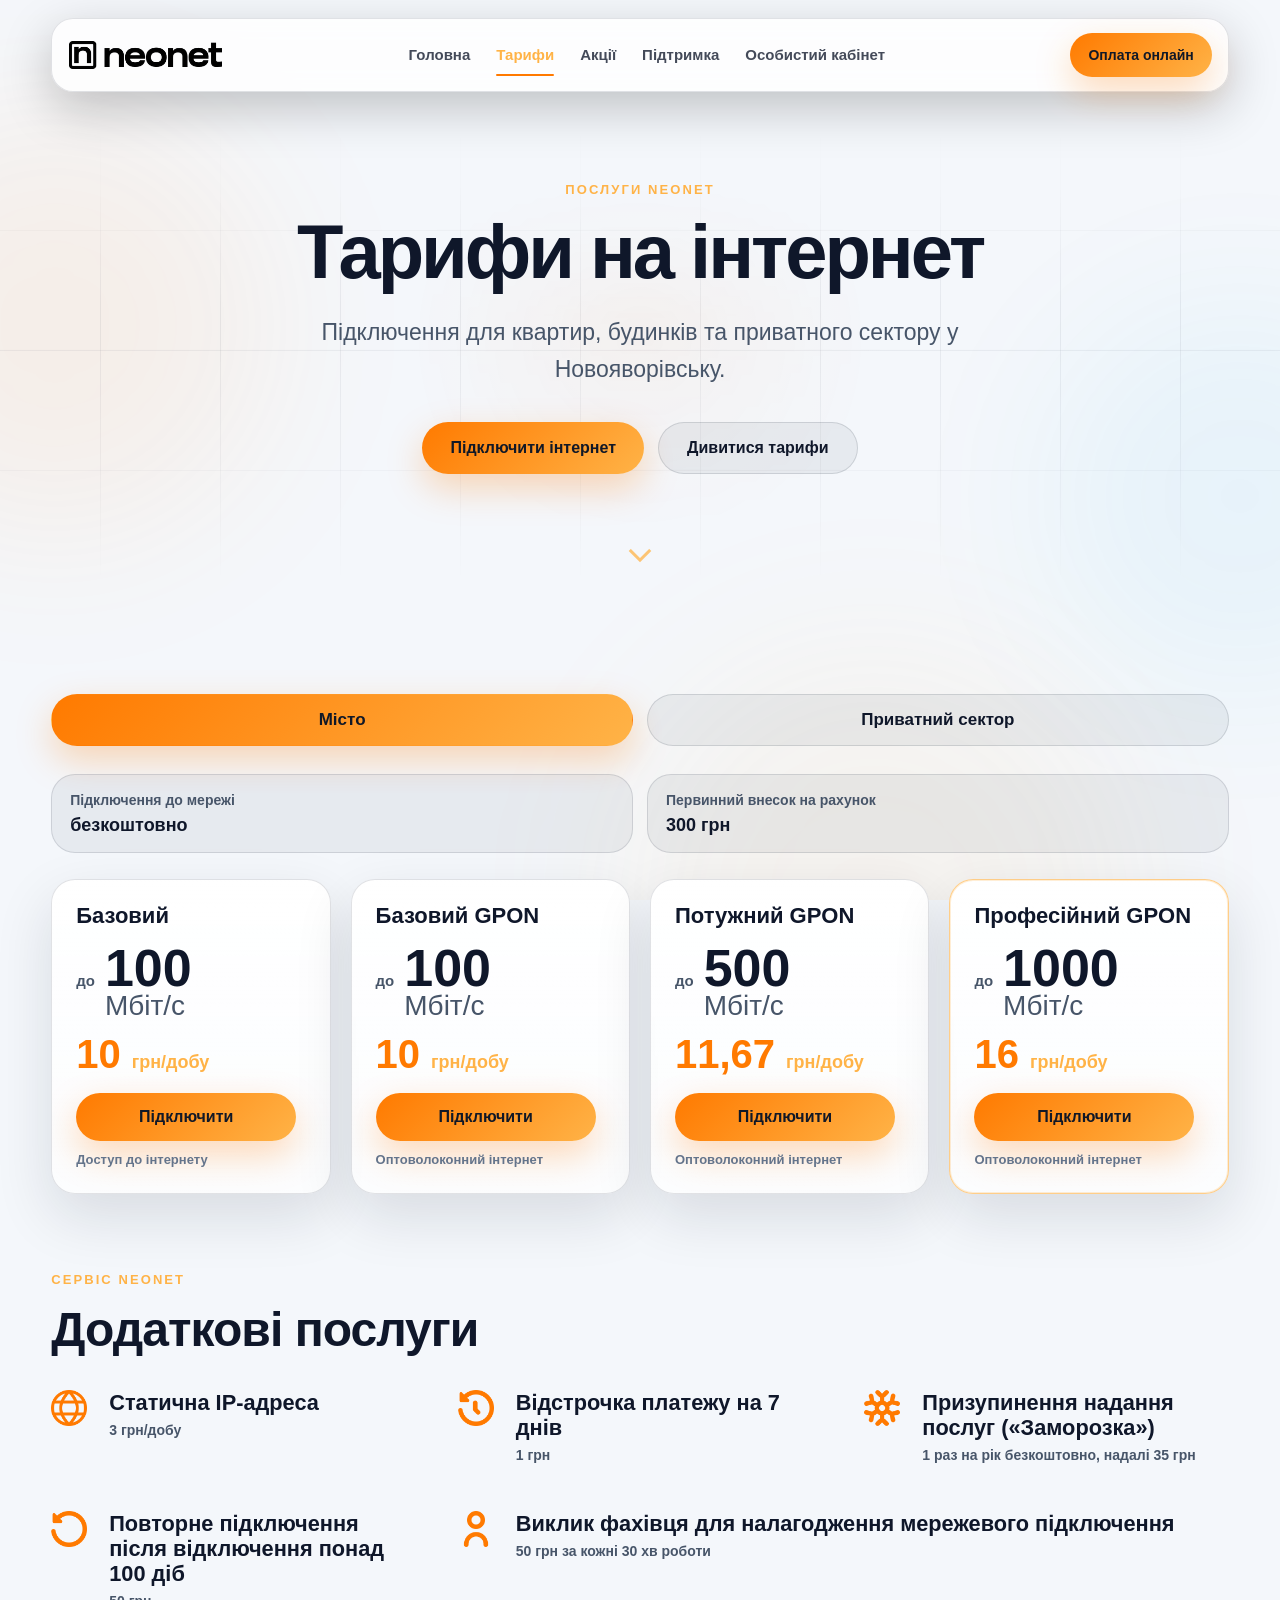
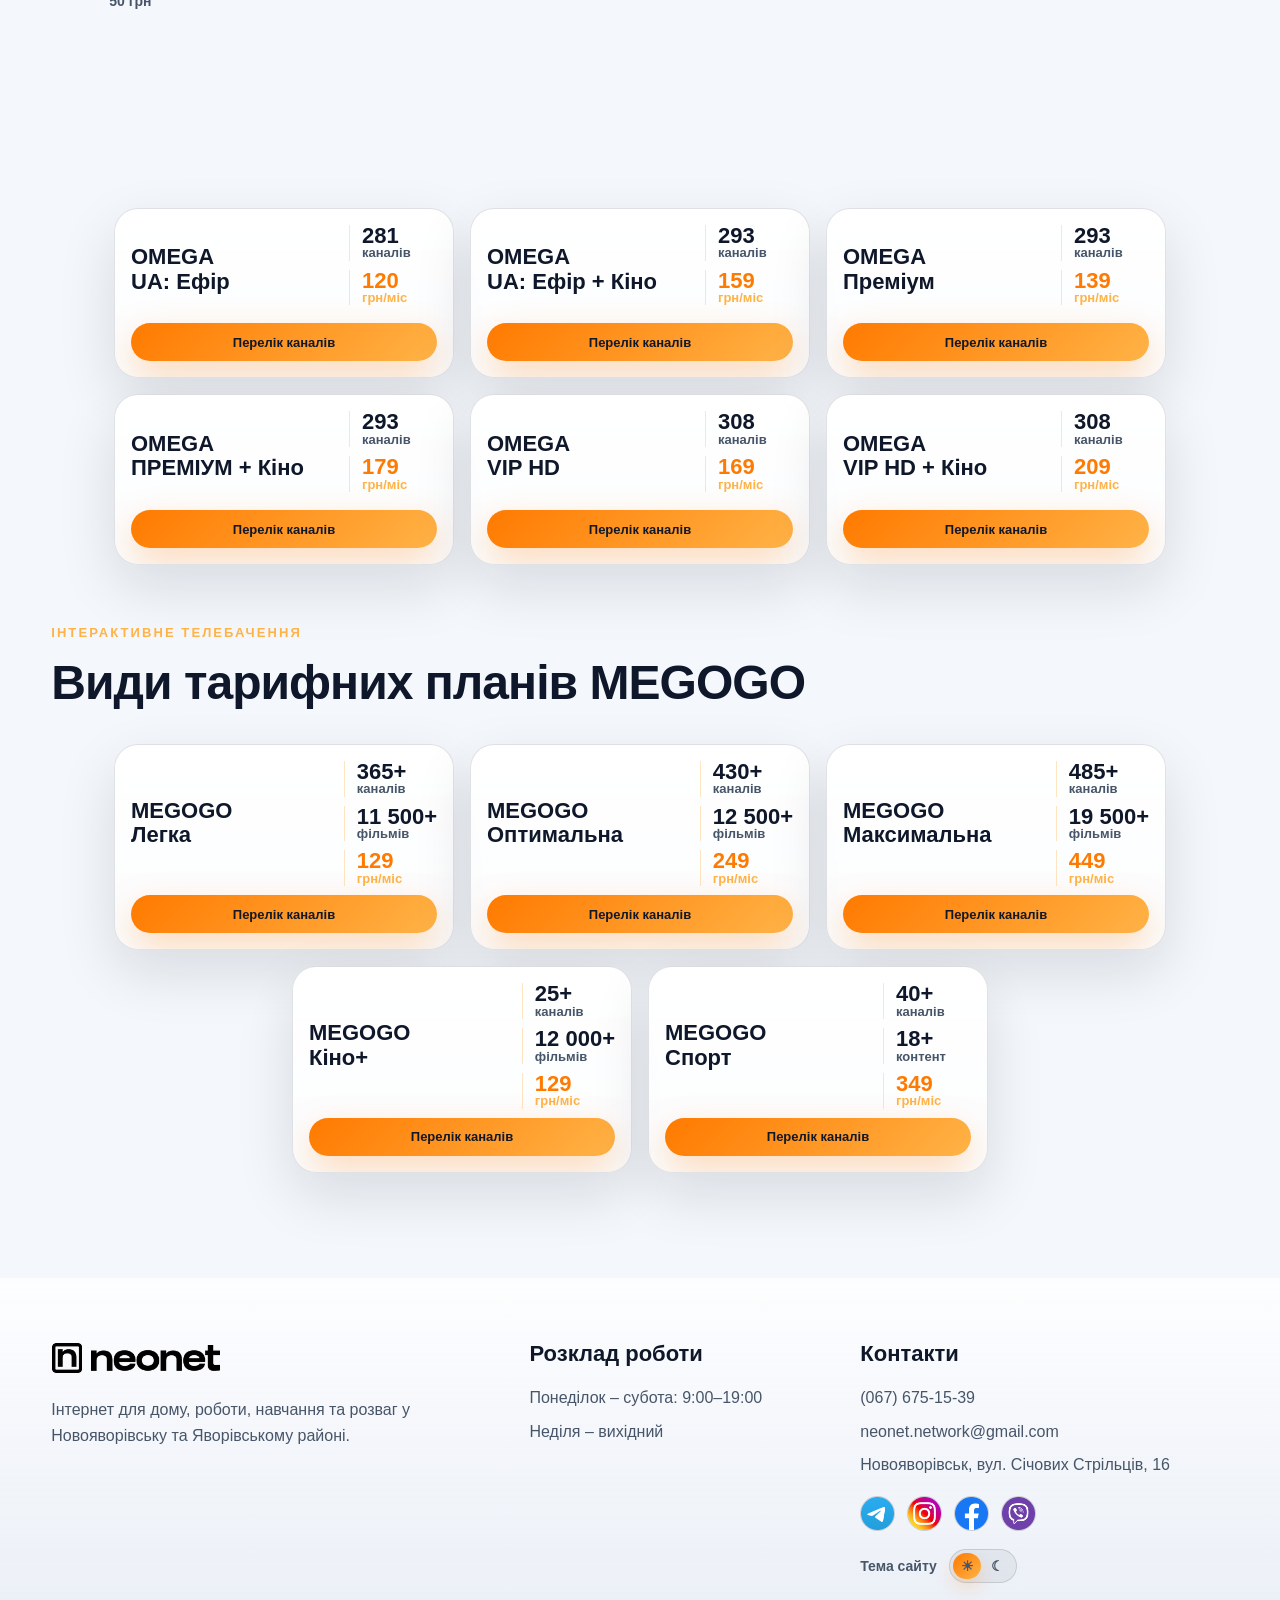
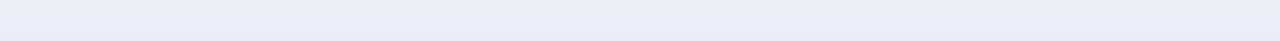
==== price.html @ eb5588ca "Initial commit" ====
<!doctype html>
<html lang="uk">
  <head>
    <meta charset="UTF-8" />
    <meta name="viewport" content="width=device-width, initial-scale=1.0" />
    <meta
      name="description"
      content="Тарифи NeoNet для Новояворівська та приватного сектору. Інтернет до 1 Гбіт/с і додаткові послуги."
    />
    <title>Тарифи | NeoNet</title>
    <link rel="shortcut icon" type="image/x-icon" href="./assets/brand/favicon.png" />
    <link rel="stylesheet" href="./css/main.css" />
    <script src="./js/main.js" defer></script>
  </head>
  <body>
    <div class="site-bg" aria-hidden="true">
      <span class="site-bg__circle--one"></span>
      <span class="site-bg__circle--two"></span>
      <span class="site-bg__circle--three"></span>
    </div>
    <a class="skip-link" href="#main-content">Перейти до основного контенту</a>
    <header class="header">
      <div class="container header__inner">
        <a
          class="logo"
          href="./index.html"
          aria-label="NeoNet головна сторінка"
        >
          <img src="./assets/brand/logo-neonet.png" alt="NeoNet" />
        </a>

        <button
          class="menu-toggle"
          type="button"
          aria-label="Відкрити меню"
          aria-expanded="false"
          aria-controls="main-navigation"
        >
          <span></span><span></span><span></span>
        </button>

        <nav class="nav" id="main-navigation" aria-label="Головна навігація">
          <a class="nav__link" href="./index.html">Головна</a>
          <a class="nav__link active" href="./price.html" aria-current="page"
            >Тарифи</a
          >
          <a class="nav__link" href="./promotions.html">Акції</a>
          <a class="nav__link" href="./support.html">Підтримка</a>
          <a
            class="nav__link"
            href="https://oplata.neonet.com.ua/"
            target="_blank"
            rel="noopener noreferrer"
            >Особистий кабінет</a
          >
          <a
            class="nav__link nav__link--payment"
            href="https://next.privat24.ua/payments/form/%7B%22token%22:%2217db19bb152729ad6519b4be49480de763diioe0%22%7D"
            target="_blank"
            rel="noopener noreferrer"
          >
            Оплата онлайн
          </a>
        </nav>

        <a
          class="btn btn--small header__btn"
          href="https://next.privat24.ua/payments/form/%7B%22token%22:%2217db19bb152729ad6519b4be49480de763diioe0%22%7D"
          target="_blank"
          rel="noopener noreferrer"
          >Оплата онлайн</a
        >
      </div>
    </header>
    <main id="main-content">
      <section class="page-hero">
        <div class="hero-grid" aria-hidden="true"></div>
        <div class="container page-hero__content">
          <p class="eyebrow">Послуги NeoNet</p>
          <h1>Тарифи на інтернет</h1>
          <p class="page-hero__text">
            Підключення для квартир, будинків та приватного сектору у
            Новояворівську.
          </p>
          <div class="page-hero__actions">
            <a class="btn" href="tel:+380676751539">Підключити інтернет</a>
            <a class="btn btn--ghost" href="#tariffs">Дивитися тарифи</a>
          </div>
        </div>
      </section>

      <section class="section section--soft" id="tariffs">
        <div class="container">
          <div
            class="tariff-switcher"
            role="tablist"
            aria-label="Категорії тарифів"
          >
            <button
              class="tariff-switcher__btn is-active"
              type="button"
              role="tab"
              aria-selected="true"
              aria-controls="apartments-panel"
              data-tariff-tab="apartments"
            >
              Місто
            </button>

            <button
              class="tariff-switcher__btn"
              type="button"
              role="tab"
              aria-selected="false"
              aria-controls="private-sector-panel"
              data-tariff-tab="private-sector"
            >
              Приватний сектор
            </button>
          </div>

          <div class="tariff-panels">
            <section
              class="tariff-panel is-active"
              id="apartments-panel"
              role="tabpanel"
              data-tariff-panel="apartments"
            >
              <div class="tariff-panel__heading">
                <p>
                  <span>Підключення до мережі</span><strong>безкоштовно</strong>
                </p>
                <p>
                  <span>Первинний внесок на рахунок</span
                  ><strong>300 грн</strong>
                </p>
              </div>
              <div class="tariff-card-grid">
                <article class="tariff-plan-card">
                  <h3>Базовий</h3>
                  <div class="tariff-speed">
                    <span>до</span><strong>100</strong><em>Мбіт/с</em>
                  </div>
                  <p class="tariff-price"><strong>10</strong> грн/добу</p>
                  <a class="tariff-connect" href="tel:+380676751539"
                    >Підключити</a
                  >
                  <p class="tariff-note">Доступ до інтернету</p>
                </article>
                <article class="tariff-plan-card">
                  <h3>Базовий GPON</h3>
                  <div class="tariff-speed">
                    <span>до</span><strong>100</strong><em>Мбіт/с</em>
                  </div>
                  <p class="tariff-price"><strong>10</strong> грн/добу</p>
                  <a class="tariff-connect" href="tel:+380676751539"
                    >Підключити</a
                  >
                  <p class="tariff-note">Оптоволоконний інтернет</p>
                </article>
                <article class="tariff-plan-card">
                  <h3>Потужний GPON</h3>
                  <div class="tariff-speed">
                    <span>до</span><strong>500</strong><em>Мбіт/с</em>
                  </div>
                  <p class="tariff-price"><strong>11,67</strong> грн/добу</p>
                  <a class="tariff-connect" href="tel:+380676751539"
                    >Підключити</a
                  >
                  <p class="tariff-note">Оптоволоконний інтернет</p>
                </article>
                <article class="tariff-plan-card tariff-plan-card--accent">
                  <h3>Професійний GPON</h3>
                  <div class="tariff-speed">
                    <span>до</span><strong>1000</strong><em>Мбіт/с</em>
                  </div>
                  <p class="tariff-price"><strong>16</strong> грн/добу</p>
                  <a class="tariff-connect" href="tel:+380676751539"
                    >Підключити</a
                  >
                  <p class="tariff-note">Оптоволоконний інтернет</p>
                </article>
              </div>
            </section>

            <section
              class="tariff-panel"
              id="private-sector-panel"
              role="tabpanel"
              data-tariff-panel="private-sector"
              hidden
            >
              <div class="tariff-panel__heading">
                <p>
                  <span>Підключення до мережі</span><strong>договірна</strong>
                </p>
                <p>
                  <span>Первинний внесок на рахунок</span
                  ><strong>300 грн</strong>
                </p>
                <p class="tariff-panel__coverage">
                  <span>Працюємо у населених пунктах</span>
                  <strong>
                    ЖК, Шклівська, К4, Стадники, Солиги, Стені, Зелена, Домажир,
                    Ямельня, Синє-очко
                  </strong>
                </p>
              </div>
              <div class="tariff-card-grid">
                <article class="tariff-plan-card">
                  <h3>Базовий</h3>
                  <div class="tariff-speed">
                    <span>до</span><strong>100</strong><em>Мбіт/с</em>
                  </div>
                  <p class="tariff-price"><strong>10,5</strong> грн/добу</p>
                  <a class="tariff-connect" href="tel:+380676751539"
                    >Підключити</a
                  >
                  <p class="tariff-note">Доступ до інтернету</p>
                </article>
                <article class="tariff-plan-card">
                  <h3>Базовий GPON</h3>
                  <div class="tariff-speed">
                    <span>до</span><strong>100</strong><em>Мбіт/с</em>
                  </div>
                  <p class="tariff-price"><strong>10,5</strong> грн/добу</p>
                  <a class="tariff-connect" href="tel:+380676751539"
                    >Підключити</a
                  >
                  <p class="tariff-note">Оптоволоконний інтернет</p>
                </article>
                <article class="tariff-plan-card">
                  <h3>Потужний GPON</h3>
                  <div class="tariff-speed">
                    <span>до</span><strong>500</strong><em>Мбіт/с</em>
                  </div>
                  <p class="tariff-price"><strong>12,17</strong> грн/добу</p>
                  <a class="tariff-connect" href="tel:+380676751539"
                    >Підключити</a
                  >
                  <p class="tariff-note">Оптоволоконний інтернет</p>
                </article>
                <article class="tariff-plan-card tariff-plan-card--accent">
                  <h3>Професійний GPON</h3>
                  <div class="tariff-speed">
                    <span>до</span><strong>1000</strong><em>Мбіт/с</em>
                  </div>
                  <p class="tariff-price"><strong>18</strong> грн/добу</p>
                  <a class="tariff-connect" href="tel:+380676751539"
                    >Підключити</a
                  >
                  <p class="tariff-note">Оптоволоконний інтернет</p>
                </article>
              </div>
            </section>
          </div>

          <section class="service-card-section">
            <div class="section-heading section-heading--compact">
              <p class="eyebrow">Сервіс NeoNet</p>
              <h2>Додаткові послуги</h2>
            </div>
            <div class="service-card-grid">
              <article class="service-card">
                <img src="./assets/icons/ip-address.png" alt="" aria-hidden="true" />
                <div>
                  <span>Статична IP-адреса</span><strong>3 грн/добу</strong>
                </div>
              </article>
              <article class="service-card">
                <img src="./assets/icons/postpone.png" alt="" aria-hidden="true" />
                <div>
                  <span>Відстрочка платежу на 7 днів</span
                  ><strong>1 грн</strong>
                </div>
              </article>
              <article class="service-card">
                <img src="./assets/icons/freeze.png" alt="" aria-hidden="true" />
                <div>
                  <span>Призупинення надання послуг («Заморозка»)</span
                  ><strong>1 раз на рік безкоштовно, надалі 35 грн</strong>
                </div>
              </article>
              <article class="service-card">
                <img src="./assets/icons/repetitive.png" alt="" aria-hidden="true" />
                <div>
                  <span
                    >Повторне підключення після відключення понад 100 діб</span
                  ><strong>50 грн</strong>
                </div>
              </article>
              <article class="service-card">
                <img src="./assets/icons/specialist.png" alt="" aria-hidden="true" />
                <div>
                  <span
                    >Виклик фахівця для налагодження мережевого
                    підключення</span
                  ><strong>50 грн за кожні 30 хв роботи</strong>
                </div>
              </article>
            </div>
          </section>

          <section class="megogo-tariffs" aria-labelledby="omega-tariffs-title">
            <div class="section-heading section-heading--compact">
              <p class="eyebrow">Інтерактивне телебачення</p>
              <h2 id="omega-tariffs-title">Види тарифних планів OMEGA TV</h2>
            </div>
            <div class="megogo-plan-grid megogo-plan-grid--omega">
              <article class="megogo-plan-card">
                <h3>OMEGA<br />UA: Ефір</h3>
                <p><strong>281</strong><span>каналів</span></p>
                <p class="megogo-price"><strong>120</strong> грн/міс</p>
                <a
                  href="https://admin.hls.tv/cdn/channels/actual/all/ua/index.html"
                  target="_blank"
                  rel="noopener noreferrer"
                  >Перелік каналів</a
                >
              </article>
              <article class="megogo-plan-card">
                <h3>OMEGA<br />UA: Ефір + Кіно</h3>
                <p><strong>293</strong><span>каналів</span></p>
                <p class="megogo-price"><strong>159</strong> грн/міс</p>
                <a
                  href="https://admin.hls.tv/cdn/channels/actual/all/ua/index.html"
                  target="_blank"
                  rel="noopener noreferrer"
                  >Перелік каналів</a
                >
              </article>
              <article class="megogo-plan-card">
                <h3>OMEGA<br />Преміум</h3>
                <p><strong>293</strong><span>каналів</span></p>
                <p class="megogo-price"><strong>139</strong> грн/міс</p>
                <a
                  href="https://admin.hls.tv/cdn/channels/actual/all/ua/index.html"
                  target="_blank"
                  rel="noopener noreferrer"
                  >Перелік каналів</a
                >
              </article>
              <article class="megogo-plan-card">
                <h3>OMEGA<br />ПРЕМІУМ + Кіно</h3>
                <p><strong>293</strong><span>каналів</span></p>
                <p class="megogo-price"><strong>179</strong> грн/міс</p>
                <a
                  href="https://admin.hls.tv/cdn/channels/actual/all/ua/index.html"
                  target="_blank"
                  rel="noopener noreferrer"
                  >Перелік каналів</a
                >
              </article>
              <article class="megogo-plan-card">
                <h3>OMEGA<br />VIP HD</h3>
                <p><strong>308</strong><span>каналів</span></p>
                <p class="megogo-price"><strong>169</strong> грн/міс</p>
                <a
                  href="https://admin.hls.tv/cdn/channels/actual/all/ua/index.html"
                  target="_blank"
                  rel="noopener noreferrer"
                  >Перелік каналів</a
                >
              </article>
              <article class="megogo-plan-card">
                <h3>OMEGA<br />VIP HD + Кіно</h3>
                <p><strong>308</strong><span>каналів</span></p>
                <p class="megogo-price"><strong>209</strong> грн/міс</p>
                <a
                  href="https://admin.hls.tv/cdn/channels/actual/all/ua/index.html"
                  target="_blank"
                  rel="noopener noreferrer"
                  >Перелік каналів</a
                >
              </article>
            </div>
          </section>

          <section
            class="megogo-tariffs"
            aria-labelledby="megogo-tariffs-title"
          >
            <div class="section-heading section-heading--compact">
              <p class="eyebrow">Інтерактивне телебачення</p>
              <h2 id="megogo-tariffs-title">Види тарифних планів MEGOGO</h2>
            </div>
            <div class="megogo-plan-grid">
              <article class="megogo-plan-card">
                <h3>MEGOGO<br />Легка</h3>
                <p><strong>365+</strong><span>каналів</span></p>
                <p><strong>11 500+</strong><span>фільмів</span></p>
                <p class="megogo-price"><strong>129</strong> грн/міс</p>
                <a
                  href="./megogo.html"
                  target="_blank"
                  rel="noopener noreferrer"
                  >Перелік каналів</a
                >
              </article>
              <article class="megogo-plan-card">
                <h3>MEGOGO<br />Оптимальна</h3>
                <p><strong>430+</strong><span>каналів</span></p>
                <p><strong>12 500+</strong><span>фільмів</span></p>
                <p class="megogo-price"><strong>249</strong> грн/міс</p>
                <a
                  href="./megogo.html"
                  target="_blank"
                  rel="noopener noreferrer"
                  >Перелік каналів</a
                >
              </article>
              <article class="megogo-plan-card">
                <h3>MEGOGO<br />Максимальна</h3>
                <p><strong>485+</strong><span>каналів</span></p>
                <p><strong>19 500+</strong><span>фільмів</span></p>
                <p class="megogo-price"><strong>449</strong> грн/міс</p>
                <a
                  href="./megogo.html"
                  target="_blank"
                  rel="noopener noreferrer"
                  >Перелік каналів</a
                >
              </article>
              <article class="megogo-plan-card">
                <h3>MEGOGO<br />Кіно+</h3>
                <p><strong>25+</strong><span>каналів</span></p>
                <p><strong>12 000+</strong><span>фільмів</span></p>
                <p class="megogo-price"><strong>129</strong> грн/міс</p>
                <a
                  href="./megogo.html"
                  target="_blank"
                  rel="noopener noreferrer"
                  >Перелік каналів</a
                >
              </article>
              <article class="megogo-plan-card">
                <h3>MEGOGO<br />Спорт</h3>
                <p><strong>40+</strong><span>каналів</span></p>
                <p><strong>18+</strong><span>контент</span></p>
                <p class="megogo-price"><strong>349</strong> грн/міс</p>
                <a
                  href="./megogo.html"
                  target="_blank"
                  rel="noopener noreferrer"
                  >Перелік каналів</a
                >
              </article>
            </div>
          </section>
        </div>
      </section>
    </main>
    <footer class="footer" id="contacts">
      <div class="container footer__inner">
        <div class="footer__brand">
          <a
            class="logo logo--footer"
            href="./index.html"
            aria-label="NeoNet головна сторінка"
          >
            <img src="./assets/brand/logo-neonet.png" alt="NeoNet" />
          </a>
          <p>
            Інтернет для дому, роботи, навчання та розваг у Новояворівську та
            Яворівському районі.
          </p>
        </div>
        <div>
          <h3>Розклад роботи</h3>
          <p>Понеділок – субота: 9:00–19:00</p>
          <p>Неділя – вихідний</p>
        </div>
        <div class="footer__contacts">
          <h3>Контакти</h3>
          <p><a href="tel:+380676751539">(067) 675-15-39</a></p>
          <p>
            <a href="mailto:neonet.network@gmail.com">
              neonet.network@gmail.com
            </a>
          </p>
          <p>Новояворівськ, вул. Січових Стрільців, 16</p>

          <div class="footer-socials" aria-label="Соціальні мережі NeoNet">
            <a
              href="https://t.me/neonet_info"
              target="_blank"
              rel="noopener noreferrer"
              aria-label="NeoNet у Telegram"
            >
              <img src="./assets/social/telegram.png" alt="" />
            </a>

            <a
              href="https://www.instagram.com/neonet_network/"
              target="_blank"
              rel="noopener noreferrer"
              aria-label="NeoNet в Instagram"
            >
              <img src="./assets/social/instagram.png" alt="" />
            </a>

            <a
              href="https://www.facebook.com/neonet.network/"
              target="_blank"
              rel="noopener noreferrer"
              aria-label="NeoNet у Facebook"
            >
              <img src="./assets/social/facebook.png" alt="" />
            </a>

            <a
              href="https://invite.viber.com/?g2=AQA4AfKOGj3h60tVKaJNBpGEG0kb1jlxvSAdZjr5xUcCKQ4T0vMKO5RHuD%2FKEEB9"
              target="_blank"
              rel="noopener noreferrer"
              aria-label="NeoNet у Viber"
            >
              <img src="./assets/social/viber.png" alt="" />
            </a>
          </div>
          <div class="footer-theme">
            <span>Тема сайту</span>
            <button
              class="theme-switch"
              type="button"
              data-theme-toggle
              aria-label="Перемкнути тему сайту"
              aria-pressed="false"
            >
              <span aria-hidden="true">☀</span>
              <span aria-hidden="true">☾</span>
            </button>
          </div>
        </div>
      </div>
    </footer>
  </body>
</html>
---- css/main.css ----
@import url("./base.css");
@import url("./header.css");
@import url("./hero.css");
@import url("./home.css");
@import url("./section-headings.css");
@import url("./support.css");
@import url("./footer.css");
@import url("./animations.css");
@import url("./tariffs.css");
@import url("./promotions.css");
@import url("./responsive.css");
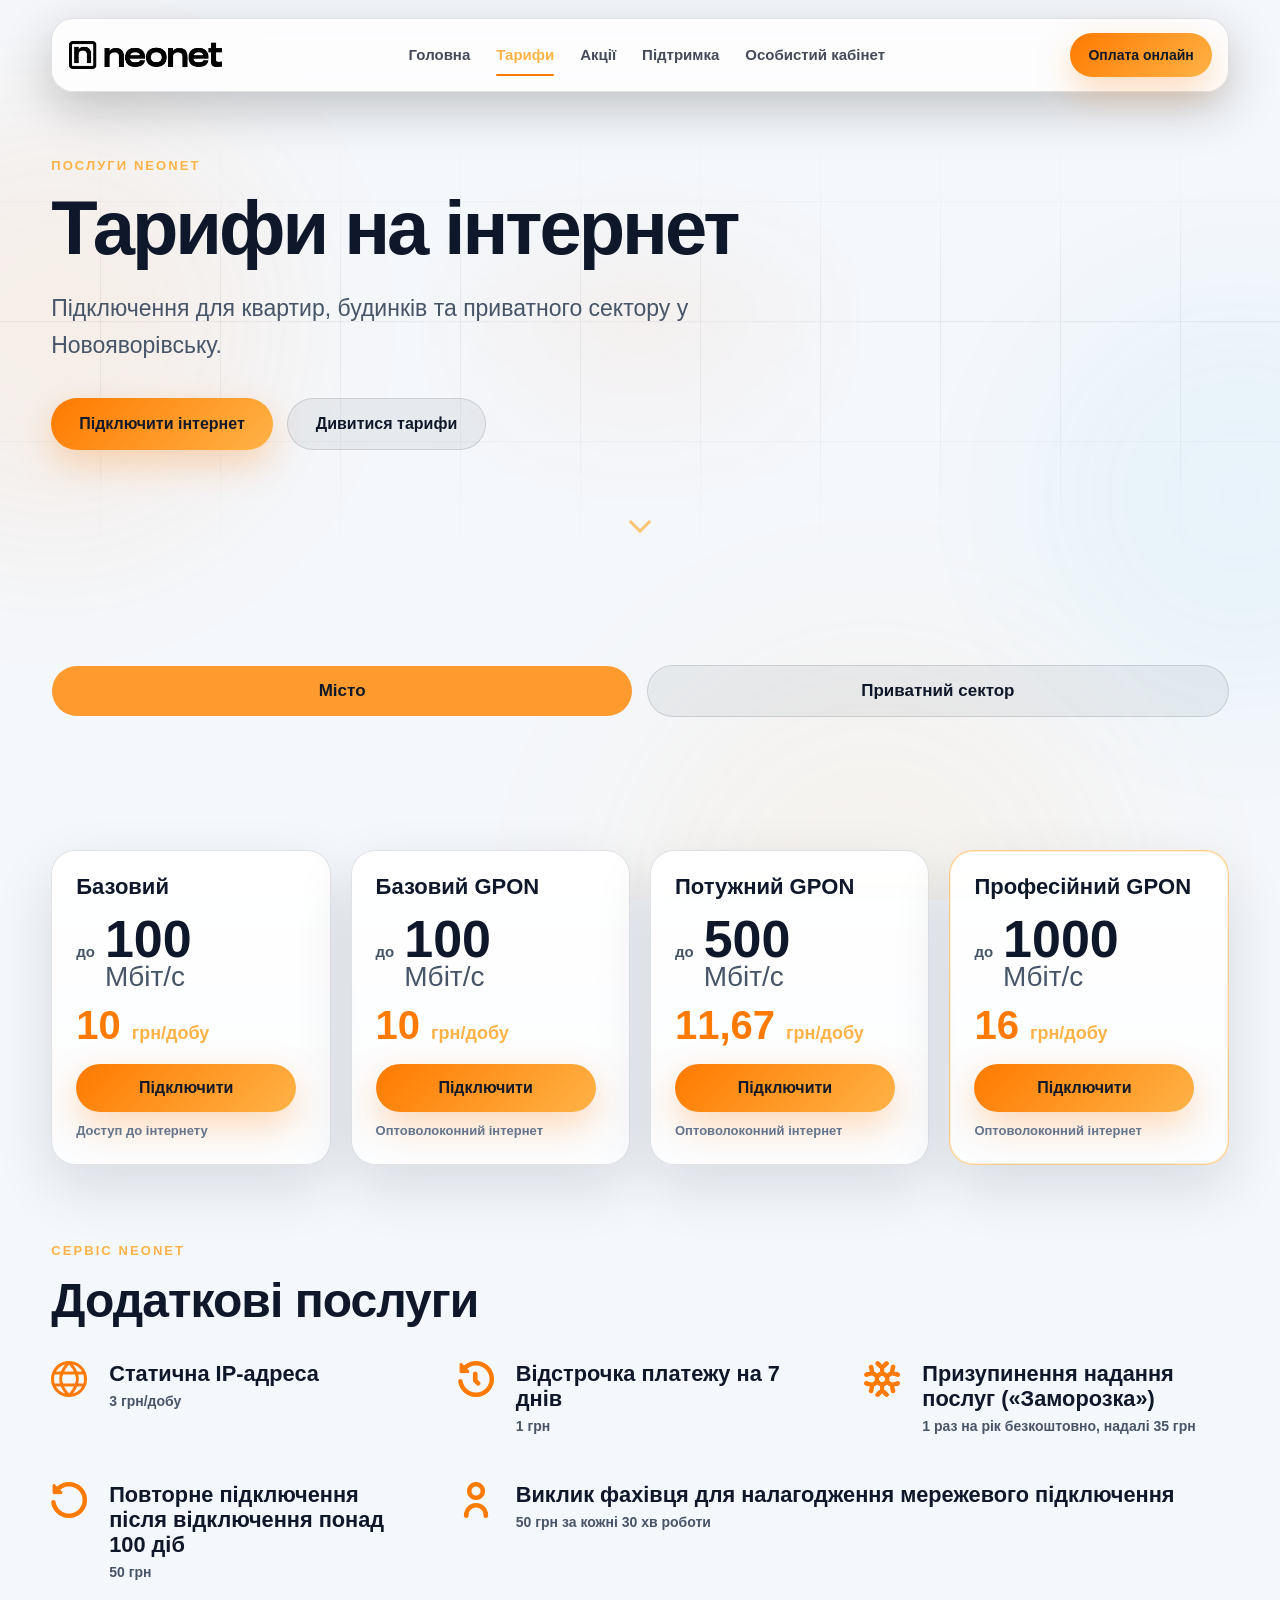
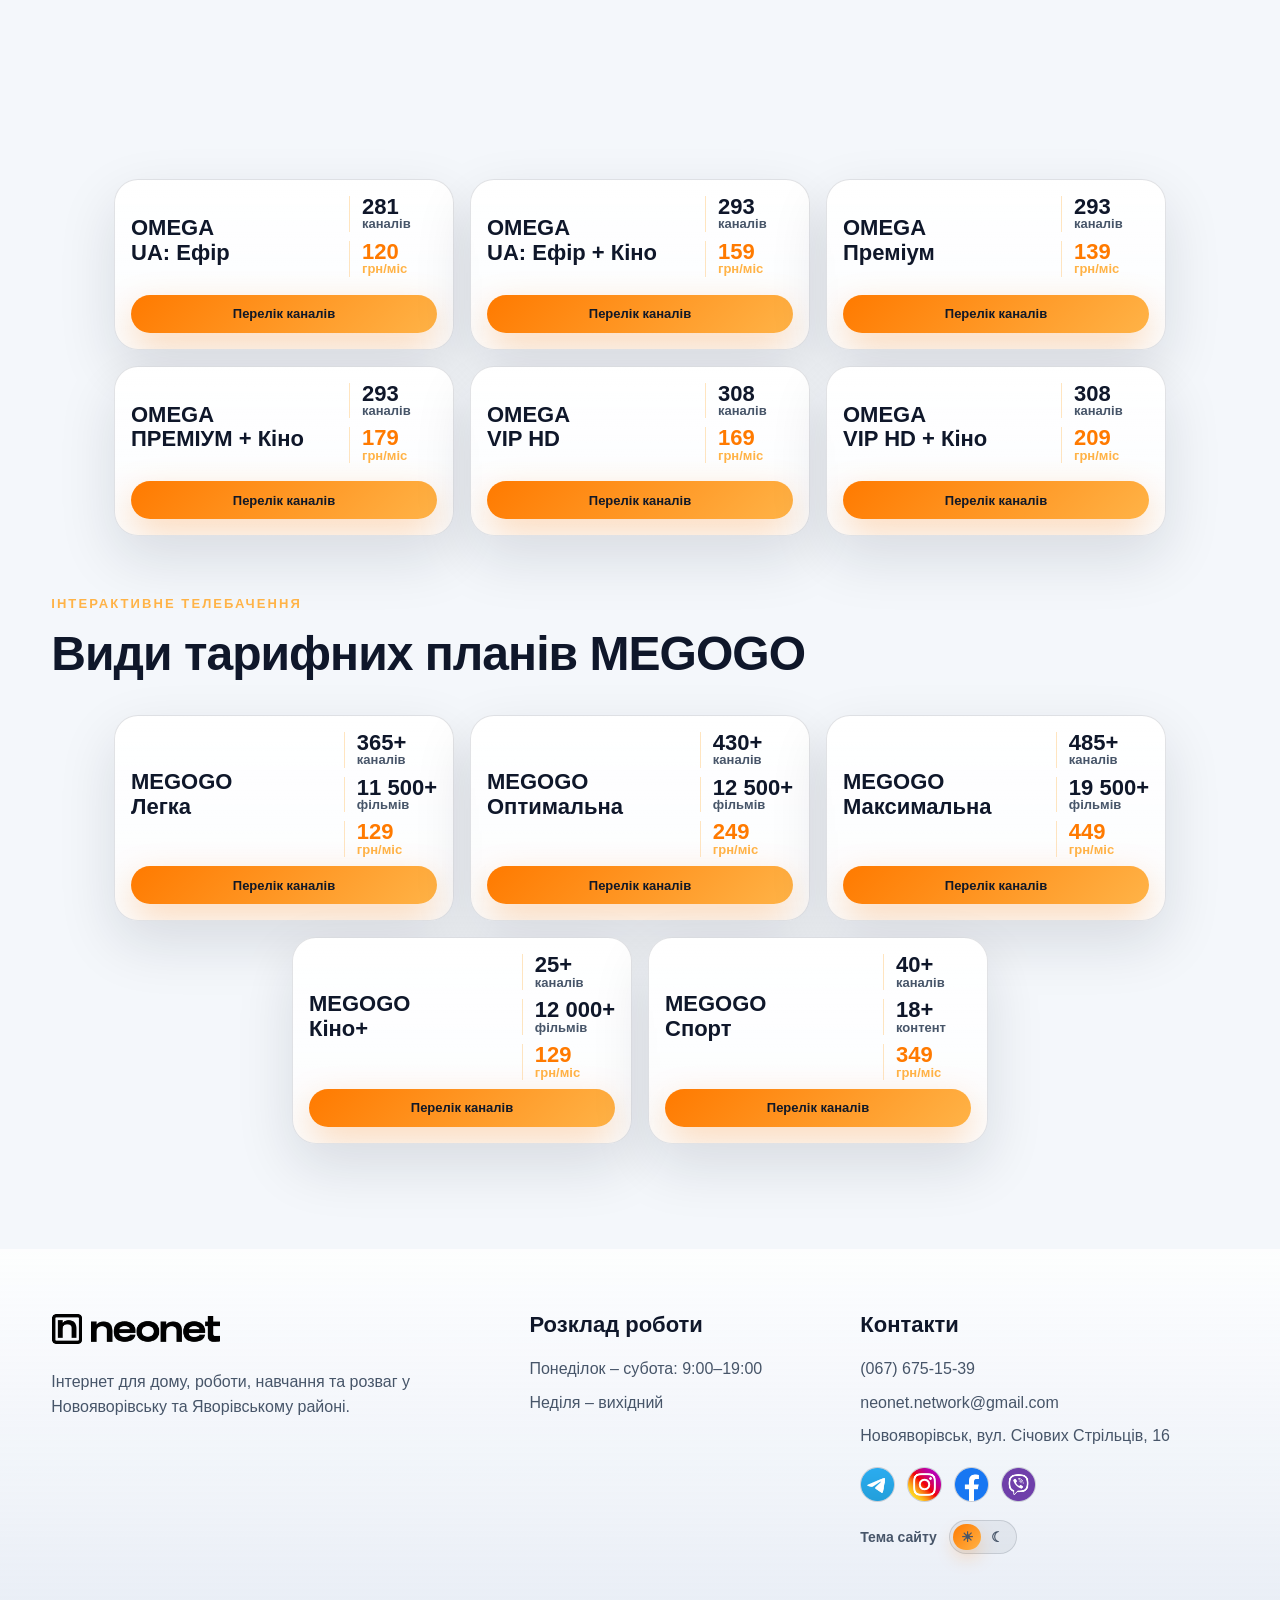
==== commit 2b6e7a7e: "Update styles" ====
--- a/price.html
+++ b/price.html
@@ -18,7 +18,6 @@
       <span class="site-bg__circle--two"></span>
       <span class="site-bg__circle--three"></span>
     </div>
-    <a class="skip-link" href="#main-content">Перейти до основного контенту</a>
     <header class="header">
       <div class="container header__inner">
         <a
